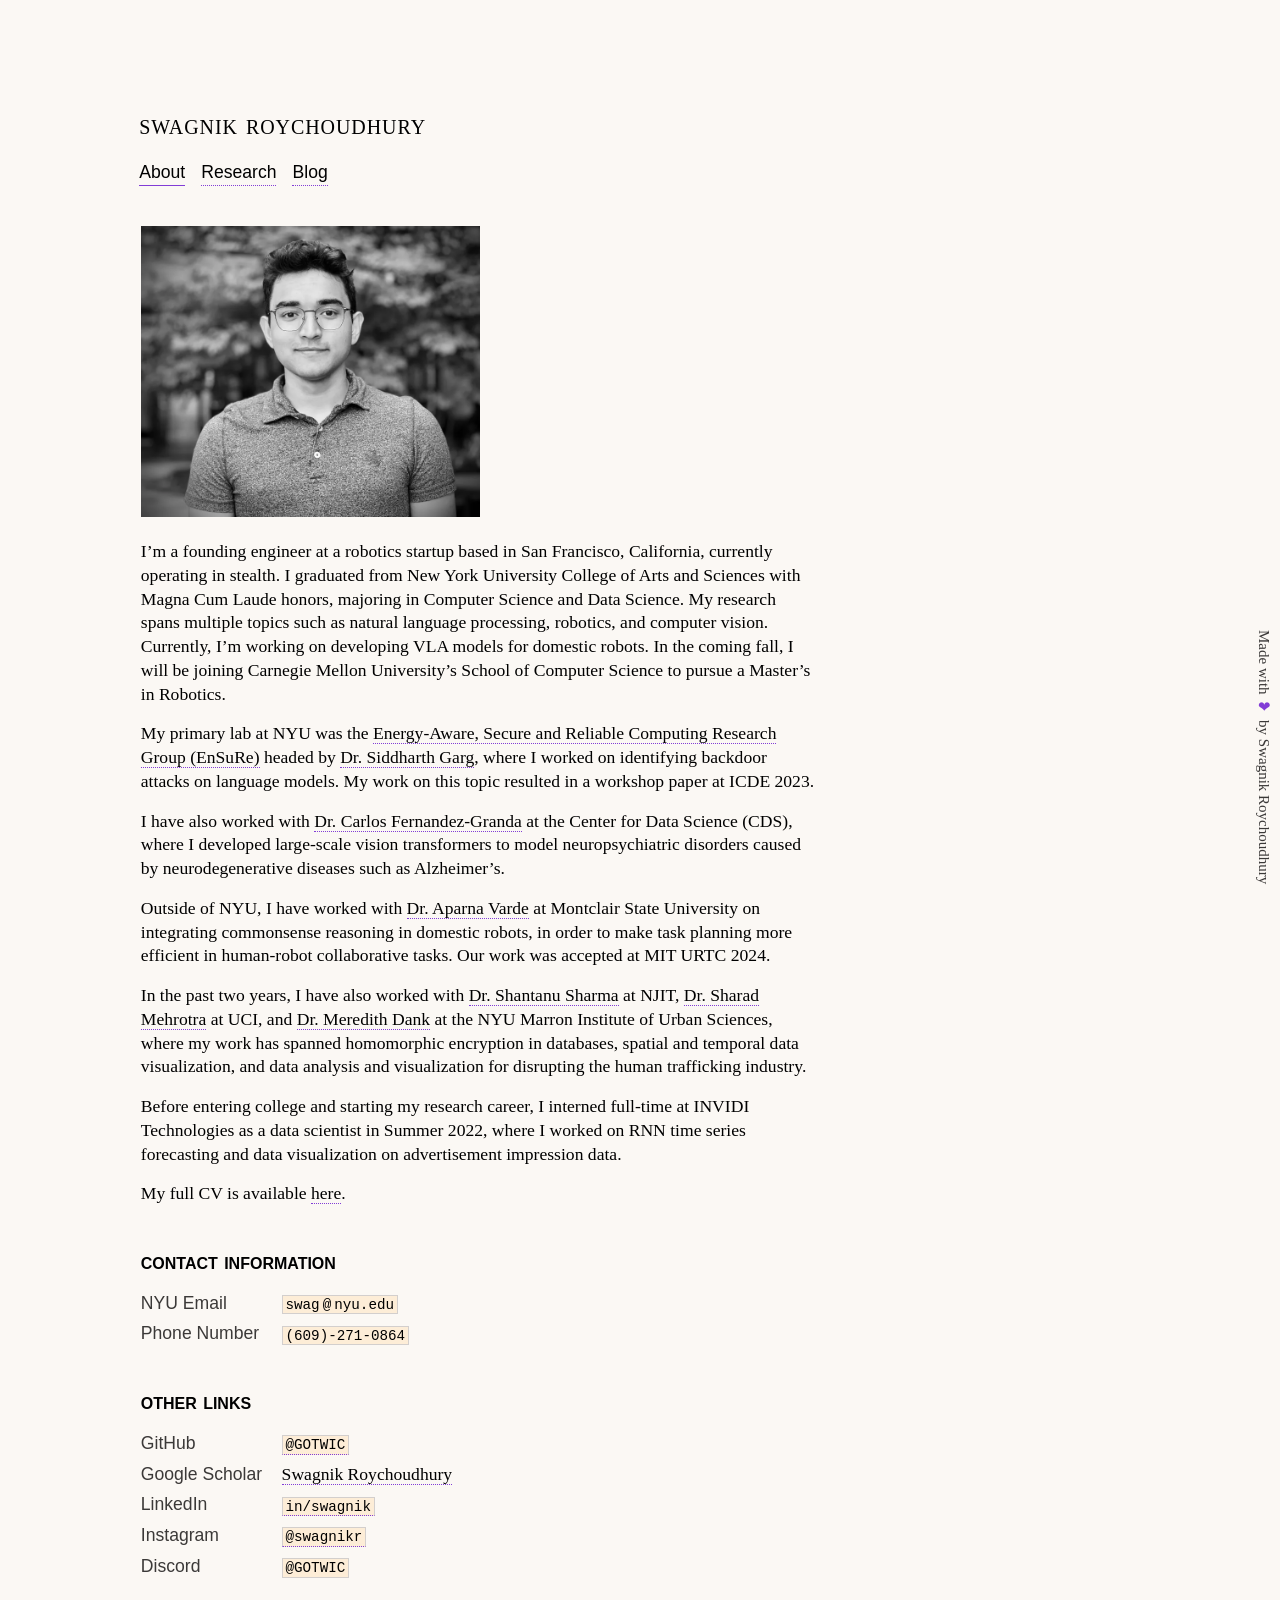
==== index.html @ 5b36ad72 "Fix broken links, mobile layout, blog panels; slim down assets - Fix broken/empty links on About and" ====
<!DOCTYPE html>
<html lang="en">
<head>
    <meta charset="utf-8">
    <title>Swagnik Roychoudhury</title>
    <meta http-equiv="refresh" content="0; url=about/">
    <link rel="canonical" href="https://swagnik.org/about/">
    <link rel="icon" href="images/heart.ico" sizes="any">
</head>
<body style="background-color: #181818; color: #ddd;">
    <p><a href="about/" style="color: inherit;">Continue to swagnik.org/about</a></p>
</body>
</html>
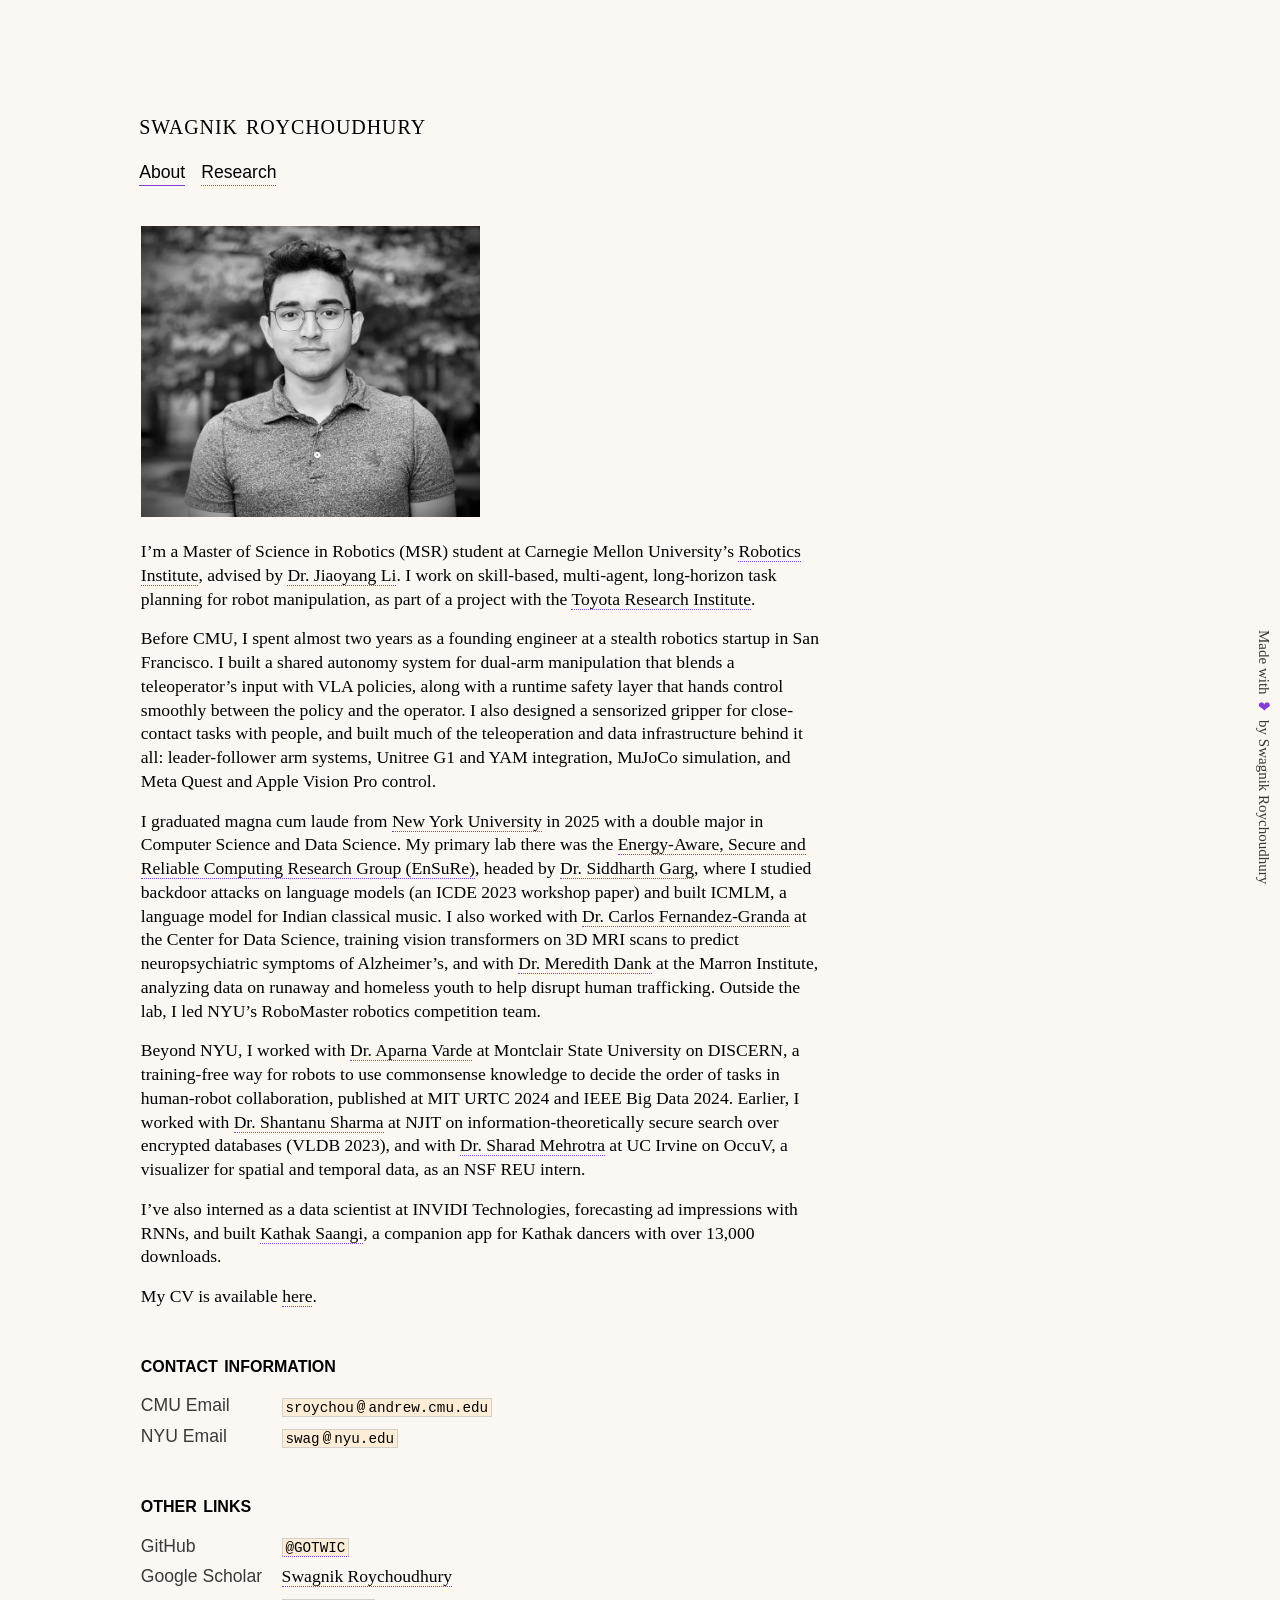
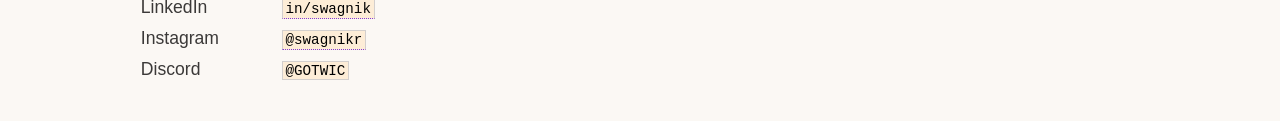
==== commit a863554d: "Add hidden experimental About page with tidy-up arm; fix redirect flash - experimental/about/: copy " ====
--- a/index.html
+++ b/index.html
@@ -3,11 +3,14 @@
 <head>
     <meta charset="utf-8">
     <title>Swagnik Roychoudhury</title>
+    <script>location.replace("about/" + location.search + location.hash);</script>
     <meta http-equiv="refresh" content="0; url=about/">
     <link rel="canonical" href="https://swagnik.org/about/">
     <link rel="icon" href="images/heart.ico" sizes="any">
+    <style>
+        html { background: #fbf8f4; }
+        @media (prefers-color-scheme: dark) { html { background: #181818; } }
+    </style>
 </head>
-<body style="background-color: #181818; color: #ddd;">
-    <p><a href="about/" style="color: inherit;">Continue to swagnik.org/about</a></p>
-</body>
+<body></body>
 </html>
